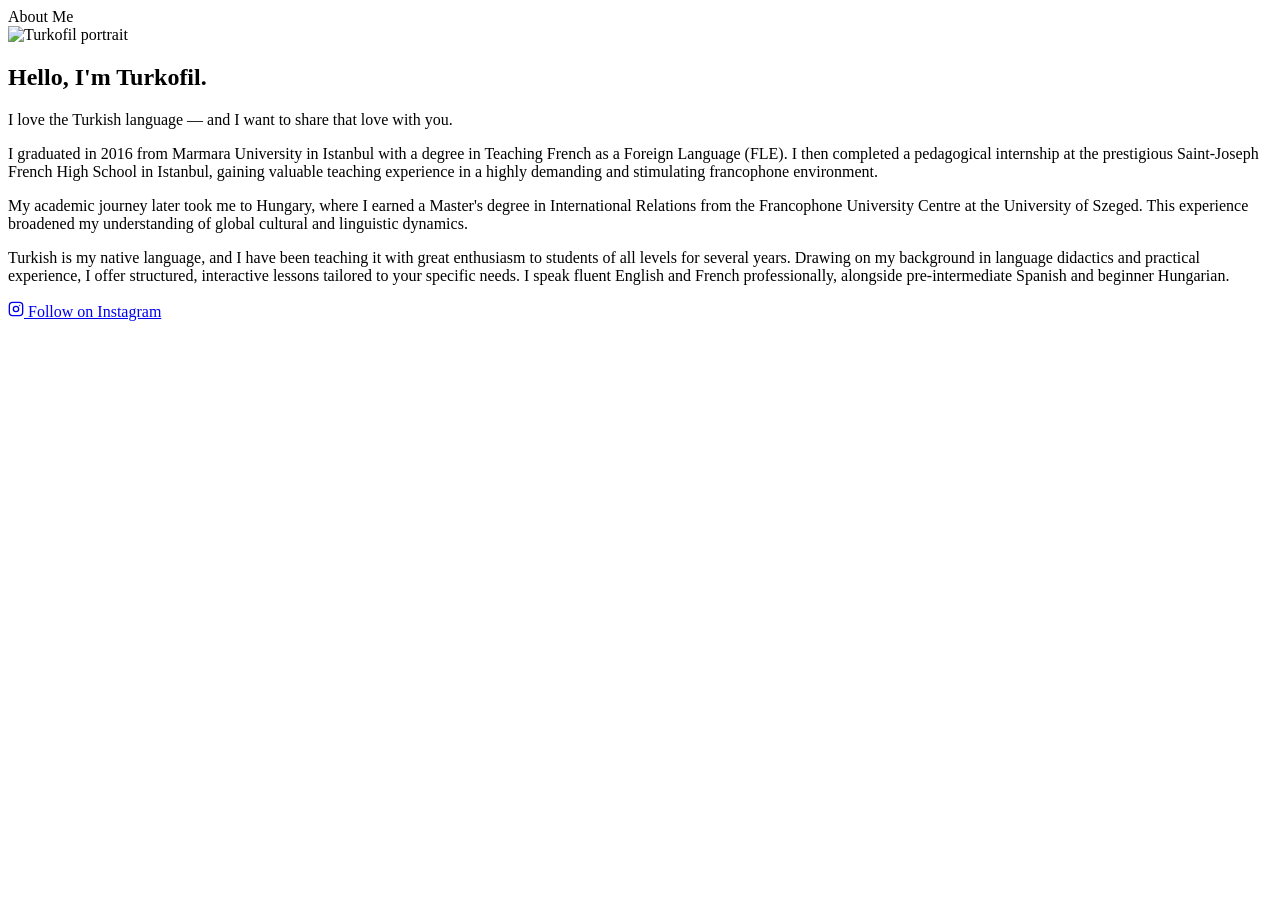
==== bio.html @ 168d0a52 "Add files via upload" ====
<!DOCTYPE html>
<html lang="en" data-theme="light">
<head>
  <meta charset="UTF-8">
  <meta name="viewport" content="width=device-width, initial-scale=1.0">
  <title>About — Turkofil</title>
  <meta name="description" content="Learn about Turkofil, your Turkish language tutor.">
  <link rel="icon" href="./assets/img/logo.png" type="image/jpeg">
  <link rel="stylesheet" href="./assets/css/style.css">
</head>
<body>

<main class="page-wrapper">
  <section class="section" aria-labelledby="bio-heading">
    <div class="section-inner">
      <span class="section-label reveal" data-i18n="bio_label">About Me</span>

      <div class="bio-grid">

        <!-- Photo -->
        <div class="bio-photo-wrap reveal">
          <img src="./assets/img/photo.jpg" alt="Turkofil portrait" width="300" height="400" loading="lazy">
        </div>

        <!-- Content -->
        <div class="bio-content">
          <h1 class="section-title reveal" id="bio-heading" data-i18n="bio_title">Hello, I'm Turkofil.</h1>

          <p class="bio-intro reveal" data-i18n="bio_intro">
            I love the Turkish language — and I want to share that love with you.
          </p>

          <div class="bio-body reveal">
            <p data-i18n="bio_p1">I graduated in 2016 from Marmara University in Istanbul with a degree in Teaching French as a Foreign Language (FLE). I then completed a pedagogical internship at the prestigious Saint-Joseph French High School in Istanbul, gaining valuable teaching experience in a highly demanding and stimulating francophone environment.</p>
            <p data-i18n="bio_p2">My academic journey later took me to Hungary, where I earned a Master's degree in International Relations from the Francophone University Centre at the University of Szeged. This experience broadened my understanding of global cultural and linguistic dynamics.</p>
            <p data-i18n="bio_p3">Turkish is my native language, and I have been teaching it with great enthusiasm to students of all levels for several years. Drawing on my background in language didactics and practical experience, I offer structured, interactive lessons tailored to your specific needs. I speak fluent English and French professionally, alongside pre-intermediate Spanish and beginner Hungarian.</p>
          </div>

          <!-- Tags -->
          <div class="bio-tags reveal" role="list" aria-label="Specializations">
            <!-- Rendered by JS from bio_tags array -->
          </div>

          <!-- CTA -->
          <div class="hero-actions reveal" style="margin-top:var(--space-4);">
            <a href="https://www.instagram.com/turkishwithturkofil/" target="_blank" rel="noopener noreferrer" class="btn-outline social-link">
              <svg width="16" height="16" viewBox="0 0 24 24" fill="none" stroke="currentColor" stroke-width="2" aria-hidden="true"><rect x="2" y="2" width="20" height="20" rx="5"/><circle cx="12" cy="12" r="4"/><circle cx="17.5" cy="6.5" r="1" fill="currentColor" stroke="none"/></svg>
              <span data-i18n="hero_follow">Follow on Instagram</span>
            </a>
          </div>
        </div>

      </div>
    </div>
  </section>
</main>

<script src="./assets/js/components.js"></script>
<script src="./assets/js/app.js"></script>
<script>
document.addEventListener('DOMContentLoaded', () => {
  function renderTags() {
    const container = document.querySelector('.bio-tags');
    if (!container) return;
    const lang = document.documentElement.lang;
    const langKey = lang === 'tr' ? 'TR' : lang === 'fr' ? 'FR' : 'EN';
    const tags = i18n[langKey]?.bio_tags || [];
    container.innerHTML = tags.map(t => `<span class="bio-tag" role="listitem">${t}</span>`).join('');
  }
  renderTags();
  document.querySelectorAll('.lang-btn').forEach(b => b.addEventListener('click', () => setTimeout(renderTags, 10)));
});
</script>
</body>
</html>
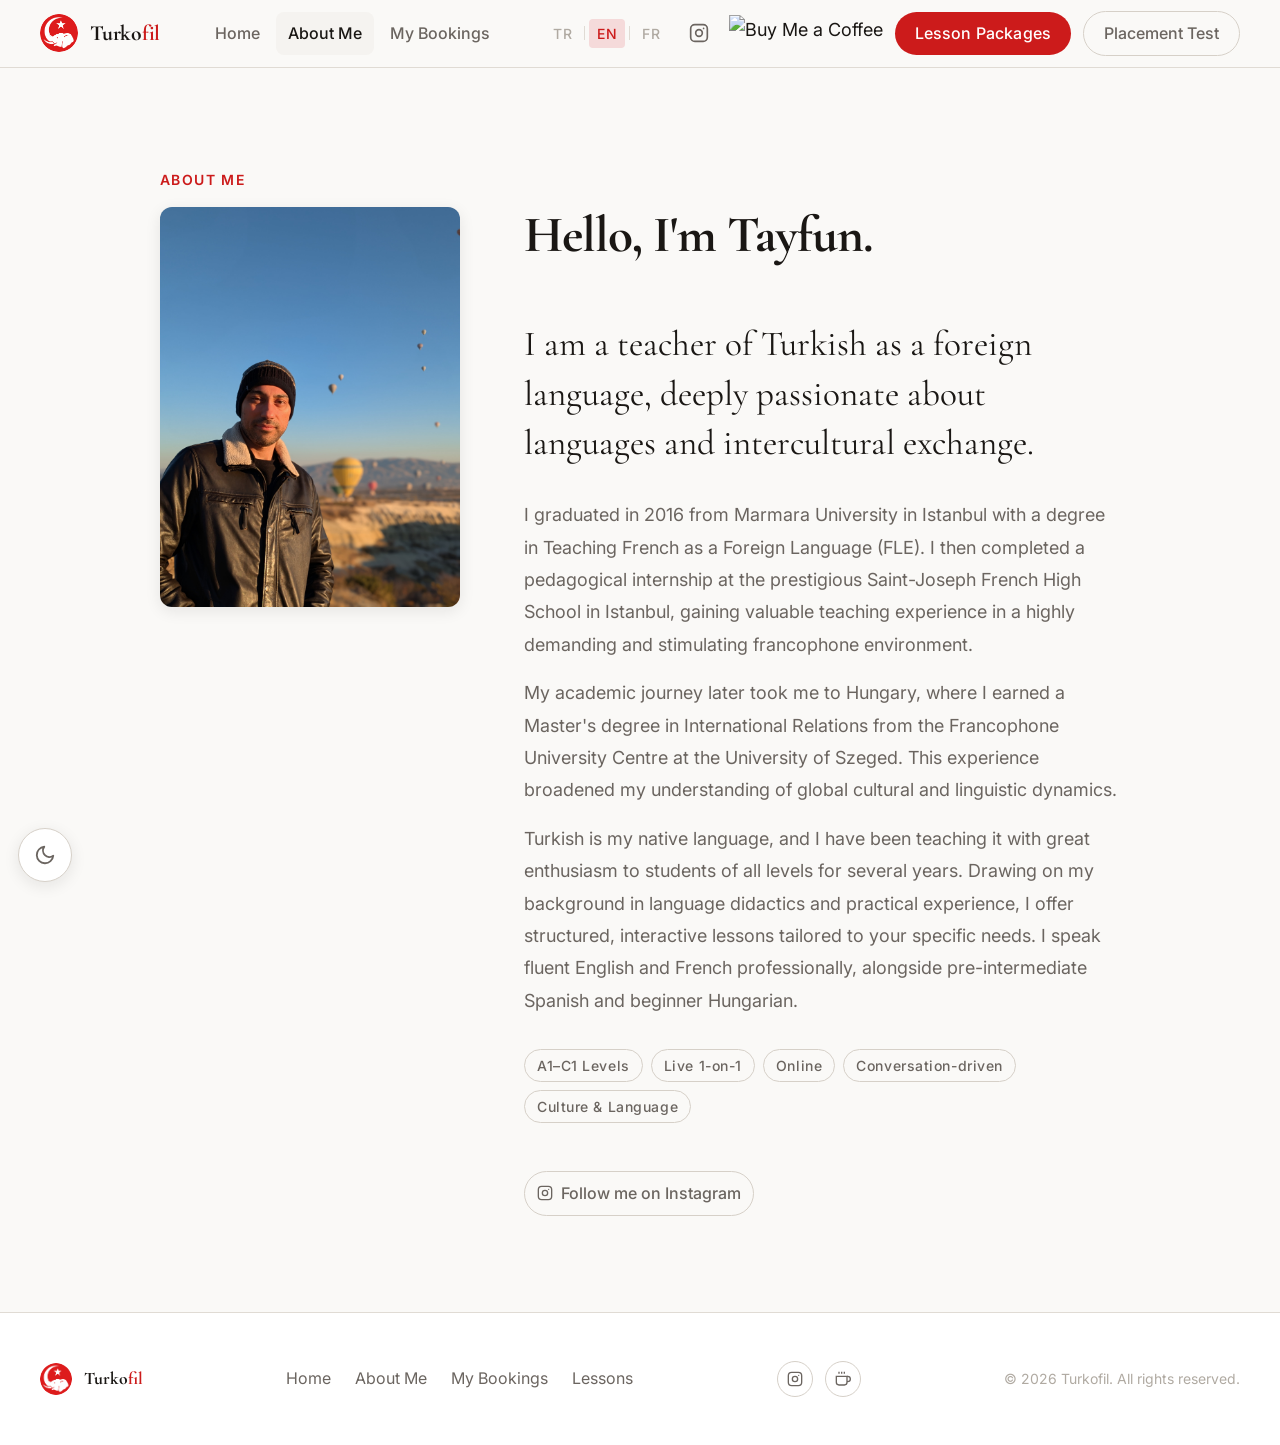
==== commit f58564fe: "Add files via upload" ====
--- a/bio.html
+++ b/bio.html
@@ -54,7 +54,7 @@
     </div>
   </section>
 </main>
-
+<script src="./assets/js/analytics.js"></script>
 <script src="./assets/js/components.js"></script>
 <script src="./assets/js/app.js"></script>
 <script>
--- a/assets/css/style.css
+++ b/assets/css/style.css
@@ -0,0 +1,913 @@
+/* ===== TURKOFIL — Art direction: Turkish language tutor, minimalist authority
+   Palette: Crimson red accent on warm white, deep charcoal text
+   Typography: Cormorant Garamond (display) + Inter (body)
+   Density: Spacious, editorial rhythm ===== */
+
+@import url('https://fonts.googleapis.com/css2?family=Cormorant+Garamond:ital,wght@0,400;0,600;0,700;1,400&family=Inter:wght@300;400;500;600&display=swap');
+
+:root, [data-theme="light"] {
+  --color-bg:             #faf9f7;
+  --color-surface:        #ffffff;
+  --color-surface-2:      #f5f3f0;
+  --color-surface-offset: #ede9e4;
+  --color-divider:        #e0dbd4;
+  --color-border:         #d6d0c8;
+  --color-text:           #1a1714;
+  --color-text-muted:     #6b6560;
+  --color-text-faint:     #b0aaa2;
+  --color-text-inverse:   #faf9f7;
+  --color-primary:        #cc1b1b;
+  --color-primary-hover:  #a81515;
+  --color-primary-active: #8a1010;
+  --color-primary-highlight: #f5dada;
+  --font-display: 'Cormorant Garamond', Georgia, serif;
+  --font-body:    'Inter', 'Helvetica Neue', sans-serif;
+  --text-xs:   clamp(0.75rem,  0.7rem  + 0.25vw, 0.875rem);
+  --text-sm:   clamp(0.875rem, 0.8rem  + 0.35vw, 1rem);
+  --text-base: clamp(1rem,     0.95rem + 0.25vw, 1.125rem);
+  --text-lg:   clamp(1.125rem, 1rem    + 0.75vw, 1.5rem);
+  --text-xl:   clamp(1.5rem,   1.2rem  + 1.25vw, 2.25rem);
+  --text-2xl:  clamp(2rem,     1.2rem  + 2.5vw,  3.5rem);
+  --text-3xl:  clamp(2.5rem,   1rem    + 4vw,    5rem);
+  --space-1: 0.25rem; --space-2: 0.5rem; --space-3: 0.75rem;
+  --space-4: 1rem;    --space-5: 1.25rem; --space-6: 1.5rem;
+  --space-8: 2rem;    --space-10: 2.5rem; --space-12: 3rem;
+  --space-16: 4rem;   --space-20: 5rem;   --space-24: 6rem;
+  --radius-sm: 0.25rem; --radius-md: 0.5rem; --radius-lg: 0.75rem; --radius-full: 9999px;
+  --shadow-sm: 0 1px 3px rgba(26,23,20,0.07);
+  --shadow-md: 0 4px 16px rgba(26,23,20,0.09);
+  --shadow-lg: 0 12px 40px rgba(26,23,20,0.13);
+  --transition: 180ms cubic-bezier(0.16, 1, 0.3, 1);
+  --content-narrow: 640px; --content-default: 960px; --content-wide: 1200px;
+}
+
+[data-theme="dark"] {
+  --color-bg:             #121110;
+  --color-surface:        #1a1917;
+  --color-surface-2:      #1f1e1c;
+  --color-surface-offset: #252320;
+  --color-divider:        #2e2c29;
+  --color-border:         #3a3835;
+  --color-text:           #e8e4df;
+  --color-text-muted:     #8c8880;
+  --color-text-faint:     #5a5750;
+  --color-text-inverse:   #1a1917;
+  --color-primary:        #e84040;
+  --color-primary-hover:  #f05555;
+  --color-primary-active: #f57070;
+  --color-primary-highlight: #3d1f1f;
+  --shadow-sm: 0 1px 3px rgba(0,0,0,0.25);
+  --shadow-md: 0 4px 16px rgba(0,0,0,0.35);
+  --shadow-lg: 0 12px 40px rgba(0,0,0,0.5);
+}
+
+@media (prefers-color-scheme: dark) {
+  :root:not([data-theme]) {
+    --color-bg:#121110; --color-surface:#1a1917; --color-surface-2:#1f1e1c;
+    --color-surface-offset:#252320; --color-divider:#2e2c29; --color-border:#3a3835;
+    --color-text:#e8e4df; --color-text-muted:#8c8880; --color-text-faint:#5a5750;
+    --color-text-inverse:#1a1917; --color-primary:#e84040;
+    --color-primary-hover:#f05555; --color-primary-active:#f57070;
+    --color-primary-highlight:#3d1f1f;
+  }
+}
+
+*, *::before, *::after { box-sizing: border-box; margin: 0; padding: 0; }
+html { scroll-behavior: smooth; scroll-padding-top: 80px; -webkit-font-smoothing: antialiased; }
+body { min-height: 100dvh; font-family: var(--font-body); font-size: var(--text-base); color: var(--color-text); background: var(--color-bg); line-height: 1.65; transition: background var(--transition), color var(--transition); }
+img, video, picture { display: block; max-width: 100%; height: auto; }
+h1,h2,h3,h4 { font-family: var(--font-display); line-height: 1.15; text-wrap: balance; }
+p, li { text-wrap: pretty; max-width: 70ch; }
+a { color: inherit; text-decoration: none; }
+button { cursor: pointer; background: none; border: none; font: inherit; color: inherit; }
+input, textarea, select { font: inherit; }
+
+/* ===== NAVBAR ===== */
+.navbar {
+  position: fixed; top: 0; left: 0; right: 0; z-index: 100;
+  height: 68px;
+  display: flex; align-items: center;
+  padding-inline: var(--space-6);
+  background: oklch(from var(--color-bg) l c h / 0.92);
+  backdrop-filter: blur(12px);
+  border-bottom: 1px solid var(--color-divider);
+  transition: background var(--transition), border-color var(--transition);
+}
+.navbar-inner {
+  max-width: var(--content-wide); width: 100%; margin: 0 auto;
+  display: flex; align-items: center; justify-content: space-between; gap: var(--space-6);
+}
+.navbar-logo {
+  display: flex; align-items: center; gap: var(--space-3); text-decoration: none;
+}
+.navbar-logo img { width: 38px; height: 38px; border-radius: var(--radius-full); }
+.navbar-logo-name {
+  font-family: var(--font-display); font-size: 1.35rem; font-weight: 700;
+  letter-spacing: -0.01em; color: var(--color-text);
+}
+.navbar-logo-name span { color: var(--color-primary); }
+.navbar-links { display: flex; align-items: center; gap: var(--space-1); }
+.navbar-links a {
+  font-size: var(--text-sm); font-weight: 500; padding: var(--space-2) var(--space-3);
+  border-radius: var(--radius-md); color: var(--color-text-muted);
+  transition: color var(--transition), background var(--transition);
+}
+.navbar-links a:hover, .navbar-links a.active { color: var(--color-text); background: var(--color-surface-2); }
+.navbar-actions { display: flex; align-items: center; gap: var(--space-3); }
+
+/* Language switcher */
+.lang-switcher { display: flex; align-items: center; gap: var(--space-1); }
+.lang-btn {
+  font-size: var(--text-xs); font-weight: 500; padding: 3px var(--space-2);
+  border-radius: var(--radius-sm); color: var(--color-text-faint);
+  transition: color var(--transition), background var(--transition);
+  letter-spacing: 0.04em;
+}
+.lang-btn:hover { color: var(--color-text-muted); }
+.lang-btn.active { color: var(--color-primary); background: var(--color-primary-highlight); }
+.lang-divider { width: 1px; height: 14px; background: var(--color-divider); }
+
+/* CTA button */
+.btn-primary {
+  display: inline-flex; align-items: center; gap: var(--space-2);
+  background: var(--color-primary); color: #fff;
+  font-size: var(--text-sm); font-weight: 500; letter-spacing: 0.01em;
+  padding: var(--space-2) var(--space-5); border-radius: var(--radius-full);
+  transition: background var(--transition), box-shadow var(--transition), transform var(--transition);
+  white-space: nowrap;
+}
+.btn-primary:hover { background: var(--color-primary-hover); box-shadow: var(--shadow-md); transform: translateY(-1px); }
+.btn-primary:active { background: var(--color-primary-active); transform: translateY(0); }
+
+.btn-outline {
+  display: inline-flex; align-items: center; gap: var(--space-2);
+  border: 1.5px solid var(--color-border); color: var(--color-text-muted);
+  font-size: var(--text-sm); font-weight: 500;
+  padding: var(--space-2) var(--space-5); border-radius: var(--radius-full);
+  transition: border-color var(--transition), color var(--transition), background var(--transition);
+  white-space: nowrap;
+}
+.btn-outline:hover { border-color: var(--color-text-muted); color: var(--color-text); background: var(--color-surface-2); }
+
+/* Navbar Instagram butonu */
+.navbar-ig-btn {
+  display: flex; align-items: center; justify-content: center;
+  width: 36px; height: 36px; border-radius: var(--radius-full);
+  color: var(--color-text-muted);
+  transition: color var(--transition), background var(--transition);
+}
+.navbar-ig-btn:hover { color: var(--color-primary); background: var(--color-surface-2); }
+
+/* BMC Navbar butonu */
+.bmc-nav-btn { display: flex; align-items: center; }
+.bmc-nav-btn img { height: 36px !important; width: auto !important; display: block; }
+
+/* Hamburger */
+.hamburger { display: none; flex-direction: column; gap: 5px; width: 36px; height: 36px;
+  align-items: center; justify-content: center; border-radius: var(--radius-md);
+  transition: background var(--transition); }
+.hamburger:hover { background: var(--color-surface-2); }
+.hamburger span { display: block; width: 20px; height: 1.5px; background: var(--color-text); border-radius: 2px; transition: transform var(--transition), opacity var(--transition); }
+
+/* Mobile nav drawer */
+.mobile-nav {
+  display: none; position: fixed; top: 68px; left: 0; right: 0; bottom: 0; z-index: 99;
+  background: var(--color-surface); padding: var(--space-6);
+  flex-direction: column; gap: var(--space-4);
+  border-top: 1px solid var(--color-divider);
+}
+.mobile-nav.open { display: flex; }
+.mobile-nav a { font-size: var(--text-lg); font-family: var(--font-display); font-weight: 600; color: var(--color-text); padding: var(--space-3) 0; border-bottom: 1px solid var(--color-divider); }
+
+/* ===== PAGE WRAPPER ===== */
+.page-wrapper { padding-top: 68px; }
+
+/* ===== HERO ===== */
+.hero {
+  min-height: 92vh; display: grid; place-items: center;
+  padding: clamp(var(--space-16), 10vw, var(--space-24)) var(--space-6);
+  position: relative; overflow: hidden;
+}
+.hero::before {
+  content: ''; position: absolute; inset: 0; z-index: 0;
+  background: radial-gradient(ellipse 80% 60% at 50% -10%, oklch(from var(--color-primary) l c h / 0.07) 0%, transparent 70%);
+  pointer-events: none;
+}
+.hero-inner {
+  max-width: var(--content-wide); width: 100%; position: relative; z-index: 1;
+  display: grid; grid-template-columns: 5fr 7fr; gap: var(--space-10); align-items: start;
+}
+.hero-text { display: flex; flex-direction: column; gap: var(--space-6); }
+.hero-eyebrow {
+  display: inline-flex; align-items: center; gap: var(--space-2);
+  font-size: var(--text-xs); font-weight: 600; letter-spacing: 0.1em; text-transform: uppercase;
+  color: var(--color-primary); background: var(--color-primary-highlight);
+  padding: var(--space-1) var(--space-3); border-radius: var(--radius-full);
+  width: fit-content;
+}
+.hero-title {
+  font-family: var(--font-display); font-size: var(--text-3xl); font-weight: 700;
+  line-height: 1.08; letter-spacing: -0.02em; color: var(--color-text);
+}
+.hero-title em { font-style: italic; color: var(--color-primary); }
+.hero-subtitle { font-size: var(--text-base); color: var(--color-text-muted); line-height: 1.7; max-width: 44ch; }
+.hero-actions { display: flex; flex-wrap: wrap; gap: var(--space-3); margin-top: var(--space-2); }
+
+.hero-media {
+  position: relative; margin-top: var(--space-3);
+  padding: var(--space-6); background: var(--color-surface-offset);
+  border-radius: var(--radius-lg);
+}
+.hero-media::before {
+  content: ''; position: absolute; inset: 0;
+  border-radius: var(--radius-lg); border: 1px solid var(--color-border); pointer-events: none;
+}
+.hero-video-wrap {
+  position: relative; border-radius: calc(var(--radius-lg) - var(--space-2));
+  overflow: hidden; box-shadow: var(--shadow-md); aspect-ratio: 16/9;
+  width: 100%; background: var(--color-surface-offset);
+}
+.hero-video-wrap iframe, .hero-video-wrap video {
+  position: absolute; inset: 0; width: 100%; height: 100%; border: none; display: block;
+}
+
+/* Social strip */
+.social-strip {
+  display: flex; align-items: center; gap: var(--space-4); flex-wrap: wrap;
+  margin-top: var(--space-8); padding-top: var(--space-8);
+  border-top: 1px solid var(--color-divider);
+}
+.social-strip-label { font-size: var(--text-xs); text-transform: uppercase; letter-spacing: 0.08em; color: var(--color-text-faint); }
+.social-link {
+  display: inline-flex; align-items: center; gap: var(--space-2);
+  font-size: var(--text-sm); font-weight: 500; color: var(--color-text-muted);
+  padding: var(--space-2) var(--space-3); border-radius: var(--radius-full);
+  border: 1px solid var(--color-border);
+  transition: all var(--transition);
+}
+.social-link:hover { color: var(--color-text); border-color: var(--color-text-muted); background: var(--color-surface-2); }
+
+/* ===== SECTION COMMON ===== */
+.section { padding: clamp(var(--space-12), 8vw, var(--space-24)) var(--space-6); }
+.section-inner { max-width: var(--content-default); margin: 0 auto; }
+.section-label {
+  display: inline-block; font-size: var(--text-xs); font-weight: 600;
+  letter-spacing: 0.1em; text-transform: uppercase; color: var(--color-primary);
+  margin-bottom: var(--space-4);
+}
+.section-title {
+  font-family: var(--font-display); font-size: var(--text-2xl);
+  font-weight: 700; letter-spacing: -0.02em; line-height: 1.1;
+  margin-bottom: var(--space-6); color: var(--color-text);
+}
+.section-title em { font-style: italic; color: var(--color-primary); }
+
+/* ===== BIO PAGE ===== */
+.bio-grid { display: grid; grid-template-columns: 300px 1fr; gap: var(--space-16); align-items: start; }
+.bio-photo-wrap {
+  position: sticky; top: calc(68px + var(--space-8));
+  border-radius: var(--radius-lg); overflow: hidden;
+  aspect-ratio: 3/4; background: var(--color-surface-offset);
+  box-shadow: var(--shadow-md);
+}
+.bio-photo-wrap img { width: 100%; height: 100%; object-fit: cover; }
+.bio-content { display: flex; flex-direction: column; gap: var(--space-8); }
+.bio-intro { font-family: var(--font-display); font-size: var(--text-xl); line-height: 1.4; color: var(--color-text); }
+.bio-body { display: flex; flex-direction: column; gap: var(--space-4); }
+.bio-body p { color: var(--color-text-muted); line-height: 1.8; }
+.bio-tags { display: flex; flex-wrap: wrap; gap: var(--space-2); }
+.bio-tag {
+  font-size: var(--text-xs); font-weight: 500; letter-spacing: 0.04em;
+  padding: var(--space-1) var(--space-3); border-radius: var(--radius-full);
+  border: 1px solid var(--color-border); color: var(--color-text-muted);
+}
+
+/* ===== LESSONS PAGE ===== */
+.lessons-hero {
+  padding: clamp(var(--space-12), 8vw, var(--space-20)) var(--space-6);
+  background: var(--color-surface);
+  border-bottom: 1px solid var(--color-divider);
+}
+.lessons-hero-inner { max-width: var(--content-default); margin: 0 auto; }
+.lessons-intro { font-size: var(--text-base); color: var(--color-text-muted); max-width: 60ch; margin-top: var(--space-4); line-height: 1.8; }
+.pricing-cards {
+  display: grid; grid-template-columns: repeat(auto-fill, minmax(min(280px, 100%), 1fr));
+  gap: var(--space-6); margin-top: var(--space-10);
+}
+.pricing-card {
+  padding: var(--space-8); border-radius: var(--radius-lg);
+  border: 1px solid var(--color-border); background: var(--color-surface);
+  display: flex; flex-direction: column; gap: var(--space-4);
+  transition: box-shadow var(--transition), transform var(--transition);
+}
+.pricing-card:hover { box-shadow: var(--shadow-md); transform: translateY(-2px); }
+
+/* Normal kart fiyat metinleri */
+.pricing-card-price {
+  display: flex; align-items: baseline; flex-wrap: wrap; gap: 4px;
+  margin: var(--space-2) 0;
+}
+.price-currency {
+  font-family: var(--font-display); font-size: var(--text-lg);
+  font-weight: 600; color: var(--color-text);
+}
+.price-amount {
+  font-family: var(--font-display); font-size: var(--text-3xl);
+  font-weight: 700; color: var(--color-text); line-height: 1;
+}
+.price-period {
+  font-size: var(--text-sm); color: var(--color-text-muted); margin-left: 2px;
+}
+.price-subtitle {
+  width: 100%; font-size: var(--text-sm);
+  color: var(--color-primary); font-weight: 500; margin-top: 2px;
+}
+
+/* Featured kart — kırmızı çerçeveli, ama KOYU arkaplan YOK, her iki modda da okunur */
+.pricing-card.featured {
+  border-color: var(--color-primary);
+  border-width: 2px;
+  background: var(--color-surface);
+}
+.pricing-card.featured .pricing-card-label { color: var(--color-primary); }
+.pricing-card.featured .pricing-card-name { color: var(--color-text); }
+.pricing-card.featured .pricing-card-desc,
+.pricing-card.featured .pricing-card-features li { color: var(--color-text-muted); }
+.pricing-card.featured .price-currency,
+.pricing-card.featured .price-amount,
+.pricing-card.featured .price-period { color: var(--color-text); }
+.pricing-card.featured .price-subtitle { color: var(--color-primary); }
+.pricing-card.featured .pricing-card-features li::before { background: var(--color-primary); }
+
+.pricing-card-label { font-size: var(--text-xs); font-weight: 600; letter-spacing: 0.08em; text-transform: uppercase; color: var(--color-text-muted); }
+.pricing-card-name { font-family: var(--font-display); font-size: var(--text-xl); font-weight: 700; color: var(--color-text); }
+.pricing-card-desc { font-size: var(--text-sm); color: var(--color-text-muted); line-height: 1.7; }
+.pricing-card-features { list-style: none; display: flex; flex-direction: column; gap: var(--space-2); flex: 1; }
+.pricing-card-features li { font-size: var(--text-sm); color: var(--color-text-muted); display: flex; align-items: center; gap: var(--space-2); }
+.pricing-card-features li::before { content: ''; width: 5px; height: 5px; border-radius: 50%; background: var(--color-primary); flex-shrink: 0; }
+
+/* Calendar embed */
+.cal-embed-section { padding: clamp(var(--space-12), 8vw, var(--space-20)) var(--space-6); }
+.cal-embed-inner { max-width: var(--content-default); margin: 0 auto; }
+.cal-embed-wrap {
+  margin-top: var(--space-8); border-radius: var(--radius-lg);
+  overflow: hidden; border: 1px solid var(--color-divider);
+  background: var(--color-surface); min-height: 600px;
+}
+.cal-embed-wrap iframe { width: 100%; min-height: 700px; border: none; display: block; }
+
+/* ===== FOOTER ===== */
+footer {
+  border-top: 1px solid var(--color-divider);
+  padding: var(--space-12) var(--space-6);
+  background: var(--color-surface);
+}
+.footer-inner {
+  max-width: var(--content-wide); margin: 0 auto;
+  display: flex; flex-wrap: wrap; justify-content: space-between; align-items: center; gap: var(--space-6);
+}
+.footer-brand { display: flex; align-items: center; gap: var(--space-3); }
+.footer-brand img { width: 32px; height: 32px; border-radius: var(--radius-full); }
+.footer-brand-name { font-family: var(--font-display); font-size: 1.1rem; font-weight: 700; }
+.footer-brand-name span { color: var(--color-primary); }
+.footer-links { display: flex; gap: var(--space-6); flex-wrap: wrap; }
+.footer-links a { font-size: var(--text-sm); color: var(--color-text-muted); transition: color var(--transition); }
+.footer-links a:hover { color: var(--color-text); }
+.footer-copy { font-size: var(--text-xs); color: var(--color-text-faint); }
+.footer-social { display: flex; gap: var(--space-3); }
+.footer-social a {
+  width: 36px; height: 36px; display: flex; align-items: center; justify-content: center;
+  border-radius: var(--radius-full); border: 1px solid var(--color-border); color: var(--color-text-muted);
+  transition: all var(--transition);
+}
+.footer-social a:hover { color: var(--color-text); border-color: var(--color-text-muted); background: var(--color-surface-2); }
+
+/* ===== FLOATING THEME TOGGLE (SOL ALT KÖŞE) ===== */
+.theme-float-btn {
+  position: fixed;
+  bottom: 18px;
+  left: 18px;
+  width: 54px;
+  height: 54px;
+  border-radius: var(--radius-full);
+  background: var(--color-surface);
+  border: 1px solid var(--color-border);
+  box-shadow: var(--shadow-md);
+  display: flex;
+  align-items: center;
+  justify-content: center;
+  color: var(--color-text-muted);
+  cursor: pointer;
+  z-index: 9999;
+  transition: transform var(--transition), box-shadow var(--transition),
+              background var(--transition), color var(--transition), border-color var(--transition);
+}
+.theme-float-btn:hover {
+  color: var(--color-primary);
+  background: var(--color-surface-2);
+  border-color: var(--color-primary);
+  transform: translateY(-3px);
+  box-shadow: var(--shadow-lg);
+}
+.theme-float-btn svg { width: 22px; height: 22px; flex-shrink: 0; }
+
+/* ===== TESTIMONIALS (MARQUEE) ===== */
+.testimonials-section {
+  padding: var(--space-12) 0 var(--space-20) 0;
+  overflow: hidden;
+  background: var(--color-bg);
+}
+.preply-title-link {
+  color: inherit; text-decoration: none;
+  display: inline-flex; align-items: center; gap: var(--space-2);
+  transition: color var(--transition);
+}
+.preply-title-link svg { color: var(--color-text-faint); transition: transform var(--transition), color var(--transition); }
+.preply-title-link:hover { color: var(--color-primary); }
+.preply-title-link:hover svg { color: var(--color-primary); transform: translate(3px, -3px); }
+.marquee-wrapper {
+  display: flex; overflow: hidden; user-select: none;
+  gap: var(--space-6); margin-top: var(--space-10);
+  mask-image: linear-gradient(to right, transparent, black 5%, black 95%, transparent);
+  -webkit-mask-image: linear-gradient(to right, transparent, black 5%, black 95%, transparent);
+}
+.marquee {
+  display: flex; flex-shrink: 0; gap: var(--space-6); min-width: 100%;
+  animation: scrollMarquee 35s linear infinite;
+}
+.marquee-wrapper:hover .marquee { animation-play-state: paused; }
+@keyframes scrollMarquee {
+  from { transform: translateX(0); }
+  to { transform: translateX(calc(-100% - var(--space-6))); }
+}
+.review-card {
+  width: 340px; padding: var(--space-6);
+  background: var(--color-surface); border: 1px solid var(--color-border);
+  border-radius: var(--radius-lg); display: flex; flex-direction: column;
+  gap: var(--space-4); white-space: normal;
+}
+.review-header { display: flex; align-items: center; gap: var(--space-3); }
+.review-avatar {
+  width: 44px; height: 44px; border-radius: var(--radius-full);
+  background: var(--color-primary-highlight); color: var(--color-primary);
+  display: flex; align-items: center; justify-content: center;
+  font-family: var(--font-display); font-size: 1.4rem; font-weight: 700;
+  flex-shrink: 0;
+}
+.review-name { font-weight: 600; font-size: var(--text-sm); color: var(--color-text); }
+.review-stars { color: #c49a00; font-size: 0.9rem; letter-spacing: 1px; margin-top: 2px; }
+.review-text { font-size: var(--text-sm); color: var(--color-text-muted); line-height: 1.7; }
+
+/* ===== SCROLL REVEAL ===== */
+.reveal { opacity: 0; transform: translateY(24px); transition: opacity 0.6s ease, transform 0.6s ease; }
+.reveal.visible { opacity: 1; transform: none; }
+
+/* ===== RESPONSIVE ===== */
+@media (max-width: 768px) {
+  /* Navbar: tüm actions gizle, sadece lang-switcher kalsın */
+  .navbar-links { display: none; }
+  .navbar-actions .btn-primary,
+  .navbar-actions .btn-outline,
+  .navbar-actions .bmc-nav-btn,
+  .navbar-actions .navbar-ig-btn { display: none; }
+  .navbar-actions .lang-switcher { display: flex; }
+  .navbar-actions { gap: var(--space-2); }
+  .hamburger { display: flex; }
+
+  /* Logo ismi biraz küçülsün */
+  .navbar-logo-name { font-size: 1.1rem; }
+
+  /* Lang switcher kompakt */
+  .lang-btn { padding: 2px 6px; font-size: 0.7rem; }
+  .lang-divider { display: none; }
+
+  .hero-inner { grid-template-columns: 1fr; gap: var(--space-10); }
+  .hero-media { order: -1; margin-top: 0; }
+  .bio-grid { grid-template-columns: 1fr; }
+  .bio-photo-wrap { position: static; aspect-ratio: 1/1; max-width: 280px; }
+  .footer-inner { flex-direction: column; align-items: flex-start; }
+  .review-card { width: 280px; }
+  .marquee-wrapper { mask-image: none; -webkit-mask-image: none; padding-left: var(--space-4); }
+  .theme-float-btn { width: 48px; height: 48px; }
+
+  /* Mobile nav buton stilleri */
+  .mobile-nav .mobile-btn-primary,
+  .mobile-nav .mobile-btn-outline {
+    display: inline-flex;
+    align-items: center;
+    justify-content: center;
+    padding: var(--space-3) var(--space-6);
+    border-radius: var(--radius-full);
+	font-size: var(--text-base);
+    font-weight: 600;
+    letter-spacing: 0.01em;
+    text-align: center;
+    border-bottom: none !important;
+    margin-top: var(--space-2);
+    transition: background var(--transition), color var(--transition), border-color var(--transition);
+  }
+
+  .mobile-nav .mobile-btn-primary {
+    background: var(--color-primary);
+    color: #fff !important;
+  }
+  .mobile-nav .mobile-btn-primary:hover {
+    background: var(--color-primary-hover);
+  }
+
+  .mobile-nav .mobile-btn-outline {
+    background: transparent;
+    color: var(--color-text-muted) !important;
+    border: 1.5px solid var(--color-border) !important;
+  }
+  .mobile-nav .mobile-btn-outline:hover {
+    border-color: var(--color-text-muted) !important;
+    color: var(--color-text) !important;
+    background: var(--color-surface-2);
+  }
+}
+
+@media (prefers-reduced-motion: reduce) {
+  *, *::before, *::after { transition-duration: 0.01ms !important; animation-duration: 0.01ms !important; }
+  .reveal { opacity: 1; transform: none; }
+  .marquee { animation: none; }
+}
+
+/* ===== BOOKING INFO BOX for the lessons.html ===== */
+.booking-info-box {
+  margin: var(--space-8) 0 var(--space-6) 0;
+  background: var(--color-surface);
+  border: 1px solid var(--color-border);
+  border-radius: var(--radius-lg);
+  padding: var(--space-6);
+  display: flex;
+  flex-direction: column;
+  gap: var(--space-4);
+}
+.booking-info-row {
+  display: flex;
+  align-items: flex-start;
+  gap: var(--space-3);
+  font-size: var(--text-sm);
+  color: var(--color-text-muted);
+  line-height: 1.7;
+}
+.booking-info-row svg {
+  color: var(--color-primary);
+}
+.booking-info-row strong {
+  color: var(--color-text);
+  font-weight: 600;
+}
+.booking-info-divider {
+  height: 1px;
+  background: var(--color-divider);
+}
+
+
+/* ===== PLACEMENT TEST / QUIZ ===== */
+.quiz-section {
+  padding: clamp(var(--space-12), 8vw, var(--space-20)) var(--space-6);
+}
+.quiz-inner {
+  max-width: 780px;
+  margin: 0 auto;
+  display: flex;
+  flex-direction: column;
+  gap: var(--space-8);
+}
+
+/* Info box */
+.quiz-info {
+  font-size: var(--text-sm);
+  color: var(--color-text-muted);
+  line-height: 1.8;
+  background: var(--color-surface);
+  border: 1px solid var(--color-border);
+  border-radius: var(--radius-lg);
+  padding: var(--space-5) var(--space-6);
+}
+.quiz-info strong { color: var(--color-text); }
+
+/* Progress bar */
+.quiz-progress-wrap {
+  display: flex;
+  align-items: center;
+  gap: var(--space-4);
+}
+.quiz-progress-bar {
+  flex: 1;
+  height: 6px;
+  background: var(--color-surface-offset);
+  border-radius: var(--radius-full);
+  overflow: hidden;
+}
+.quiz-progress-fill {
+  height: 100%;
+  width: 0%;
+  background: var(--color-primary);
+  border-radius: var(--radius-full);
+  transition: width 0.3s ease;
+}
+.quiz-progress-label {
+  font-size: var(--text-xs);
+  font-weight: 600;
+  color: var(--color-text-muted);
+  white-space: nowrap;
+  min-width: 48px;
+  text-align: right;
+}
+
+/* Question card */
+.question-card {
+  background: var(--color-surface);
+  border: 1px solid var(--color-border);
+  border-radius: var(--radius-lg);
+  padding: var(--space-6) var(--space-8);
+  display: flex;
+  flex-direction: column;
+  gap: var(--space-4);
+  transition: border-color var(--transition), box-shadow var(--transition);
+}
+.question-card.is-answered {
+  border-color: var(--color-primary);
+  box-shadow: 0 0 0 3px var(--color-primary-highlight);
+}
+.question-card.is-correct { border-color: #3a7d2e; background: #f4faf2; }
+.question-card.is-wrong   { border-color: #b94444; background: #fdf4f4; }
+
+[data-theme="dark"] .question-card.is-correct { background: #1a2818; border-color: #4a9e3a; }
+[data-theme="dark"] .question-card.is-wrong   { background: #281818; border-color: #c05050; }
+
+.q-num {
+  font-size: var(--text-xs);
+  font-weight: 600;
+  letter-spacing: 0.08em;
+  text-transform: uppercase;
+  color: var(--color-primary);
+}
+.q-text {
+  font-size: var(--text-base);
+  font-weight: 500;
+  color: var(--color-text);
+  line-height: 1.6;
+}
+
+/* Options grid */
+.options-grid {
+  display: grid;
+  grid-template-columns: 1fr 1fr;
+  gap: var(--space-2);
+}
+@media (max-width: 560px) {
+  .options-grid { grid-template-columns: 1fr; }
+}
+
+.opt-label {
+  display: flex;
+  align-items: center;
+  gap: var(--space-3);
+  padding: var(--space-3) var(--space-4);
+  border-radius: var(--radius-md);
+  border: 1px solid var(--color-border);
+  background: var(--color-bg);
+  cursor: pointer;
+  font-size: var(--text-sm);
+  color: var(--color-text-muted);
+  transition: border-color var(--transition), background var(--transition), color var(--transition);
+  user-select: none;
+}
+.opt-label:hover { border-color: var(--color-primary); color: var(--color-text); background: var(--color-primary-highlight); }
+.opt-label input[type="radio"] { position: absolute; opacity: 0; pointer-events: none; }
+.opt-circle {
+  width: 16px; height: 16px;
+  border-radius: var(--radius-full);
+  border: 2px solid var(--color-border);
+  flex-shrink: 0;
+  transition: border-color var(--transition), background var(--transition);
+}
+.opt-label:has(input:checked) .opt-circle {
+  border-color: var(--color-primary);
+  background: var(--color-primary);
+}
+.opt-label:has(input:checked) {
+  border-color: var(--color-primary);
+  color: var(--color-text);
+  background: var(--color-primary-highlight);
+}
+
+/* After submit: locked states */
+.opt-label.locked { pointer-events: none; cursor: default; }
+.opt-label.res-correct {
+  border-color: #3a7d2e !important;
+  background: #e8f5e4 !important;
+  color: #2a5c1e !important;
+  font-weight: 600;
+}
+.opt-label.res-wrong {
+  border-color: #b94444 !important;
+  background: #fde8e8 !important;
+  color: #8a2020 !important;
+}
+[data-theme="dark"] .opt-label.res-correct { background: #1f3a1a !important; color: #78c96a !important; border-color: #4a9e3a !important; }
+[data-theme="dark"] .opt-label.res-wrong   { background: #3a1a1a !important; color: #e07070 !important; border-color: #c05050 !important; }
+
+/* Skip link */
+.skip-link {
+  font-size: var(--text-xs);
+  color: var(--color-text-faint);
+  cursor: pointer;
+  text-decoration: underline;
+  text-underline-offset: 3px;
+  transition: color var(--transition);
+  width: fit-content;
+}
+.skip-link:hover { color: var(--color-text-muted); }
+
+/* Feedback row */
+.q-feedback { display: none; font-size: var(--text-sm); font-weight: 500; padding-top: var(--space-1); }
+.q-feedback.show { display: block; }
+.fb-correct { color: #3a7d2e; }
+.fb-wrong   { color: #b94444; }
+[data-theme="dark"] .fb-correct { color: #78c96a; }
+[data-theme="dark"] .fb-wrong   { color: #e07070; }
+
+/* Submit area */
+.quiz-submit {
+  display: flex;
+  flex-direction: column;
+  align-items: center;
+  gap: var(--space-6);
+  padding: var(--space-8) 0;
+}
+
+/* Warning */
+.quiz-warning {
+  display: none;
+  align-items: center;
+  gap: var(--space-2);
+  font-size: var(--text-sm);
+  color: var(--color-warning, #964219);
+  background: var(--color-warning-highlight, #ddcfc6);
+  border: 1px solid currentColor;
+  padding: var(--space-3) var(--space-4);
+  border-radius: var(--radius-md);
+  max-width: 540px;
+  text-align: center;
+}
+.quiz-warning.show { display: flex; }
+
+/* Score card */
+.score-card {
+  display: none;
+  flex-direction: column;
+  align-items: center;
+  gap: var(--space-4);
+  background: var(--color-surface);
+  border: 2px solid var(--color-primary);
+  border-radius: var(--radius-lg);
+  padding: var(--space-10) var(--space-8);
+  text-align: center;
+  width: 100%;
+  max-width: 460px;
+  box-shadow: var(--shadow-md);
+}
+.score-card.show { display: flex; }
+.score-big {
+  font-family: var(--font-display);
+  font-size: var(--text-3xl);
+  font-weight: 700;
+  color: var(--color-text);
+  line-height: 1;
+}
+.score-sub {
+  font-size: var(--text-sm);
+  color: var(--color-text-muted);
+}
+.score-stats {
+  display: flex;
+  gap: var(--space-8);
+  justify-content: center;
+  margin: var(--space-2) 0;
+}
+.score-stat { display: flex; flex-direction: column; align-items: center; gap: var(--space-1); }
+.stat-n {
+  font-family: var(--font-display);
+  font-size: var(--text-xl);
+  font-weight: 700;
+  color: var(--color-text);
+}
+.stat-n.green { color: #3a7d2e; }
+.stat-n.red   { color: #b94444; }
+[data-theme="dark"] .stat-n.green { color: #78c96a; }
+[data-theme="dark"] .stat-n.red   { color: #e07070; }
+.stat-l { font-size: var(--text-xs); color: var(--color-text-muted); text-transform: uppercase; letter-spacing: 0.06em; }
+.score-badge {
+  font-size: var(--text-base);
+  font-weight: 600;
+  color: var(--color-primary);
+  background: var(--color-primary-highlight);
+  padding: var(--space-2) var(--space-5);
+  border-radius: var(--radius-full);
+  letter-spacing: 0.02em;
+}
+
+/* Download button */
+.btn-download {
+  display: none;
+  align-items: center;
+  gap: var(--space-2);
+  font-size: var(--text-sm);
+  font-weight: 500;
+  padding: var(--space-3) var(--space-6);
+  border-radius: var(--radius-full);
+  border: 1.5px solid var(--color-primary);
+  color: var(--color-primary);
+  background: transparent;
+  transition: background var(--transition), color var(--transition);
+}
+.btn-download.show { display: inline-flex; }
+.btn-download:hover { background: var(--color-primary); color: #fff; }
+
+/* Mobile tweaks */
+@media (max-width: 600px) {
+  .question-card { padding: var(--space-5) var(--space-5); }
+  .quiz-inner { gap: var(--space-6); }
+}
+
+/* =========================================
+   PWA BOTTOM NAVIGATION - COMPACT PILL
+========================================= */
+
+.bottom-nav {
+  display: flex;
+  align-items: center;
+  justify-content: space-around;
+  background: var(--color-surface);
+  border-top: 1px solid oklch(from var(--color-text) l c h / 0.08);
+  /* Padding değerleri düşürüldü */
+  padding: 0.4rem 0.8rem calc(0.4rem + env(safe-area-inset-bottom));
+  gap: 0.4rem;
+  flex-shrink: 0;
+  z-index: 100;
+}
+
+.bnav-btn {
+  display: flex;
+  flex-direction: column;
+  align-items: center;
+  justify-content: center;
+  gap: 2px; /* İkon ve metin arası daraltıldı */
+  flex: 1;
+  max-width: 120px; /* Genişlik kısıtlandı */
+  background: transparent;
+  border: none;
+  cursor: pointer;
+  padding: 0.4rem 0.2rem; /* Dikey padding azaltıldı */
+  border-radius: 12px; /* Daha küçük radius */
+  color: var(--color-text-muted);
+  font-size: 0.7rem; /* Font küçültüldü */
+  font-weight: 600;
+  transition: all 0.2s ease-in-out;
+  -webkit-tap-highlight-color: transparent;
+  position: relative;
+  overflow: hidden;
+}
+
+.bnav-btn svg, 
+.bnav-btn span {
+  position: relative;
+  z-index: 2;
+}
+
+.bnav-btn svg { 
+  width: 20px; /* İkon boyutu 24px'den 20px'e düşürüldü */
+  height: 20px; 
+  stroke: currentColor; 
+  fill: none;
+  transition: transform 0.2s ease;
+}
+
+/* --- AKTİF DURUM (Daha İnce Görünüm) --- */
+.bnav-btn.active {
+  background: var(--color-primary); 
+  color: #ffffff !important;
+  /* Shadow biraz daha hafifletildi */
+  box-shadow: 0 2px 8px oklch(from var(--color-primary) l c h / 0.2);
+}
+
+.bnav-btn.active svg {
+  stroke: #ffffff !important;
+  stroke-width: 2px; /* Stroke kalınlığı dengelendi */
+  transform: scale(1.05); /* Yukarı kaydırma yerine hafif büyüme */
+}
+
+.bnav-btn.active span {
+  color: #ffffff !important;
+}
+
+/* Dokunma tepkisi */
+.bnav-btn:active:not(.active) {
+  background: var(--color-surface-offset);
+  transform: scale(0.96);
+}
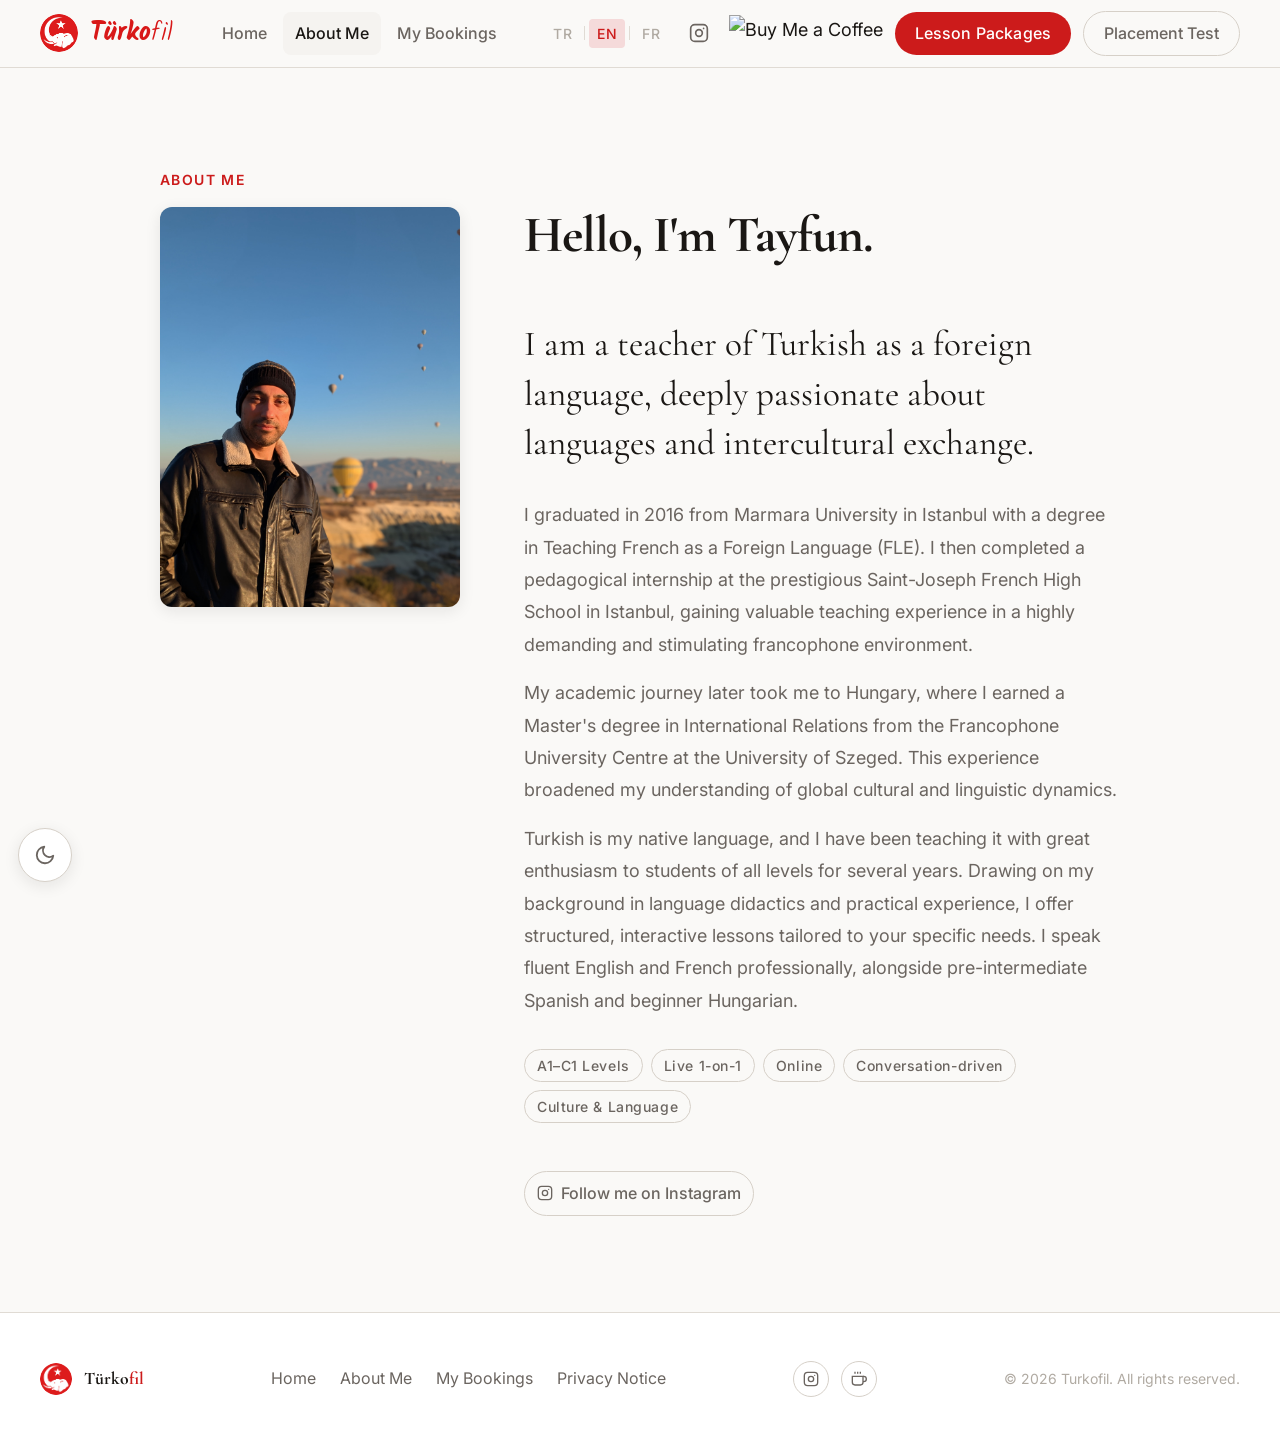
==== commit 12e641a2: "up" ====
--- a/bio.html
+++ b/bio.html
@@ -1,6 +1,8 @@
 <!DOCTYPE html>
 <html lang="en" data-theme="light">
 <head>
+  <script src="./assets/js/analytics.js"></script>
+  <script src="./assets/js/cookieconsent-loader.js"></script>
   <meta charset="UTF-8">
   <meta name="viewport" content="width=device-width, initial-scale=1.0">
   <title>About — Turkofil</title>
@@ -54,7 +56,7 @@
     </div>
   </section>
 </main>
-<script src="./assets/js/analytics.js"></script>
+
 <script src="./assets/js/components.js"></script>
 <script src="./assets/js/app.js"></script>
 <script>
--- a/assets/css/style.css
+++ b/assets/css/style.css
@@ -4,7 +4,8 @@
    Density: Spacious, editorial rhythm ===== */
 
 @import url('https://fonts.googleapis.com/css2?family=Cormorant+Garamond:ital,wght@0,400;0,600;0,700;1,400&family=Inter:wght@300;400;500;600&display=swap');
-
+@import url('https://fonts.googleapis.com/css2?family=Cormorant+Garamond:ital,wght@0,400;0,600;0,700;1,400&family=Inter:wght@300;400;500;600&family=Dancing+Script:wght@700&display=swap');
+@import url('https://fonts.googleapis.com/css2?family=Kalam:wght@300;400;700&display=swap');
 :root, [data-theme="light"] {
   --color-bg:             #faf9f7;
   --color-surface:        #ffffff;
@@ -105,7 +106,19 @@
   font-family: var(--font-display); font-size: 1.35rem; font-weight: 700;
   letter-spacing: -0.01em; color: var(--color-text);
 }
-.navbar-logo-name span { color: var(--color-primary); }
+.navbar-logo-name {
+  font-family: 'Kalam', cursive;
+  font-size: 1.6rem;
+  font-weight: 700;
+  letter-spacing: 0.01em;
+  color: #D81818;
+  line-height: 1;
+}
+
+.navbar-logo-name span {
+  color: var(--ink);
+  font-weight: 300;
+}
 .navbar-links { display: flex; align-items: center; gap: var(--space-1); }
 .navbar-links a {
   font-size: var(--text-sm); font-weight: 500; padding: var(--space-2) var(--space-3);
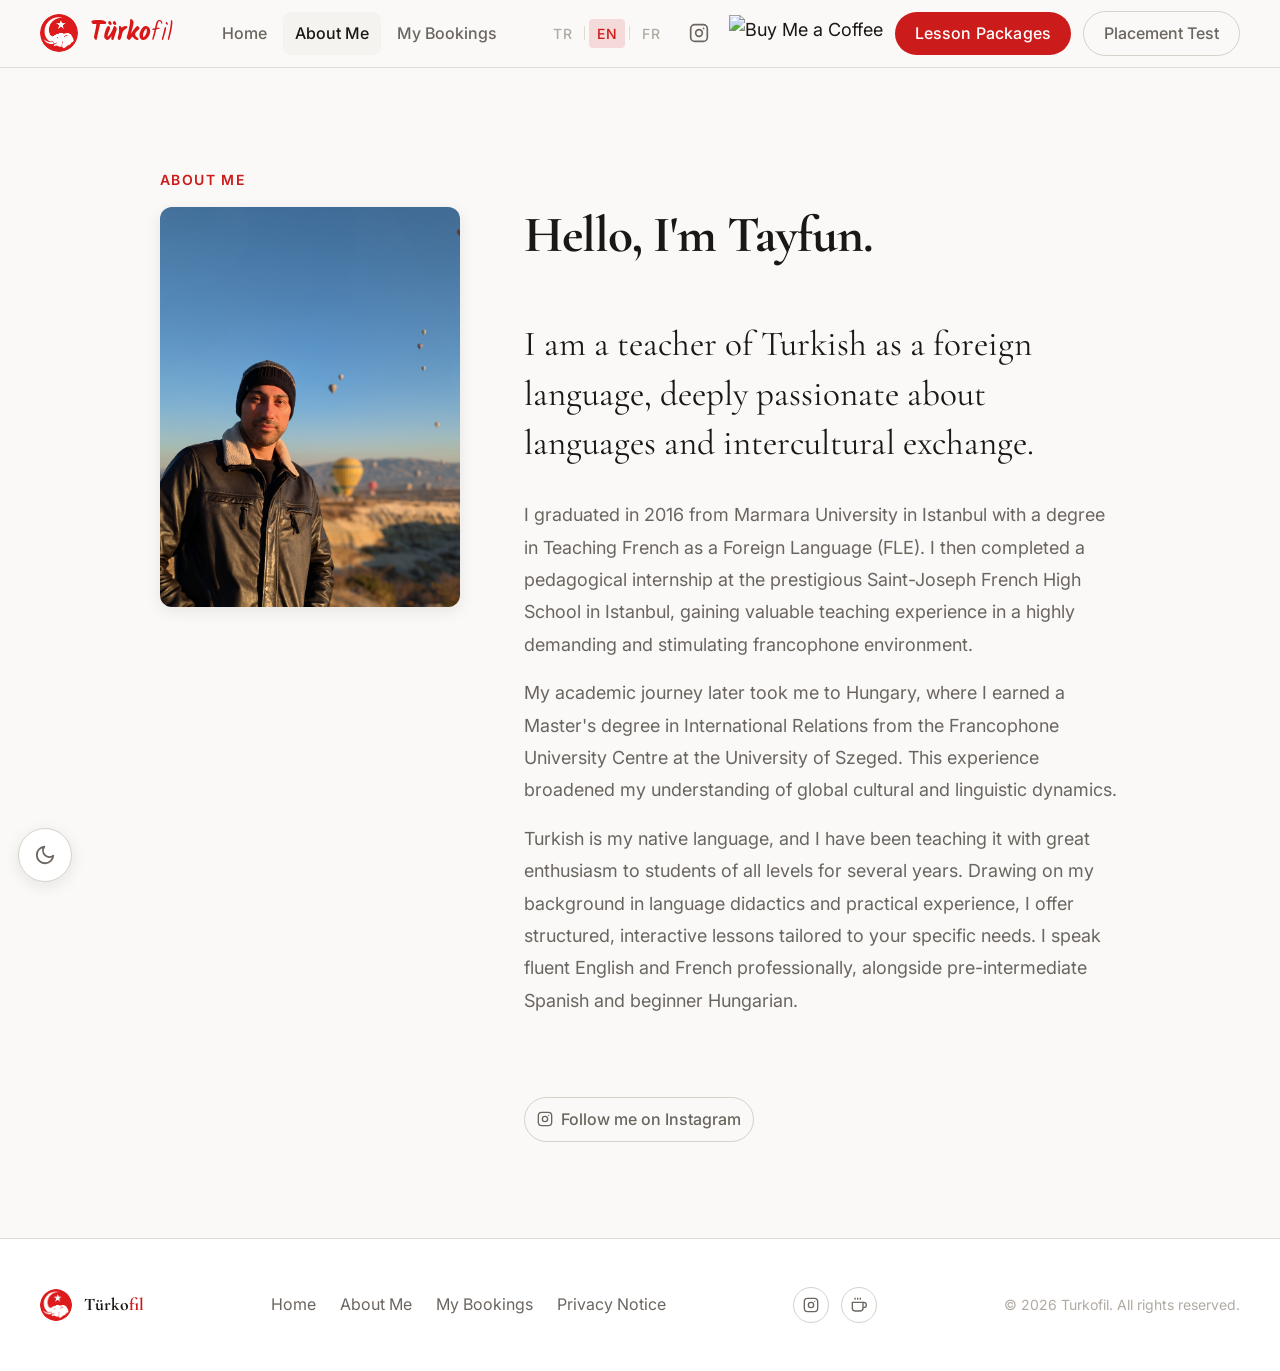
==== commit 67303d63: "a" ====
--- a/bio.html
+++ b/bio.html
@@ -58,6 +58,7 @@
 </main>
 
 <script src="./assets/js/components.js"></script>
+<script src="./assets/js/i18n/common.js"></script>
 <script src="./assets/js/app.js"></script>
 <script>
 document.addEventListener('DOMContentLoaded', () => {
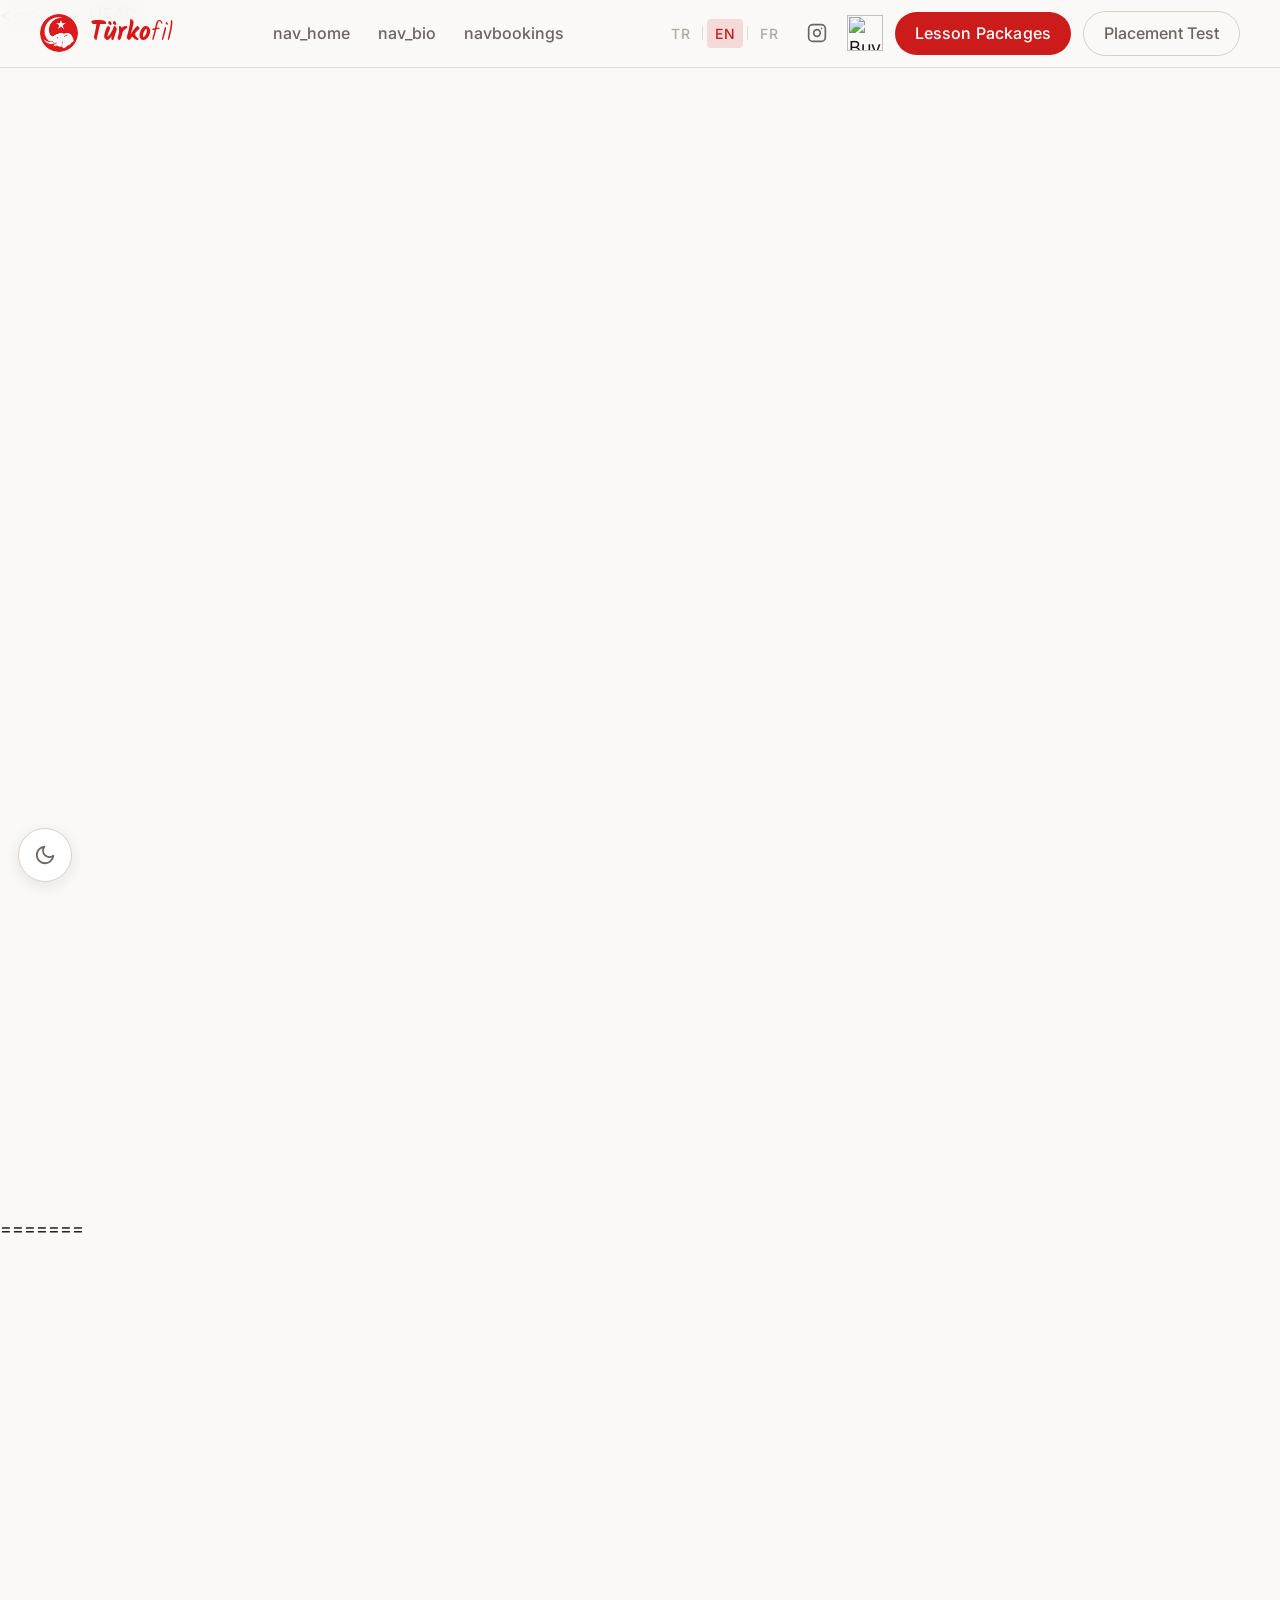
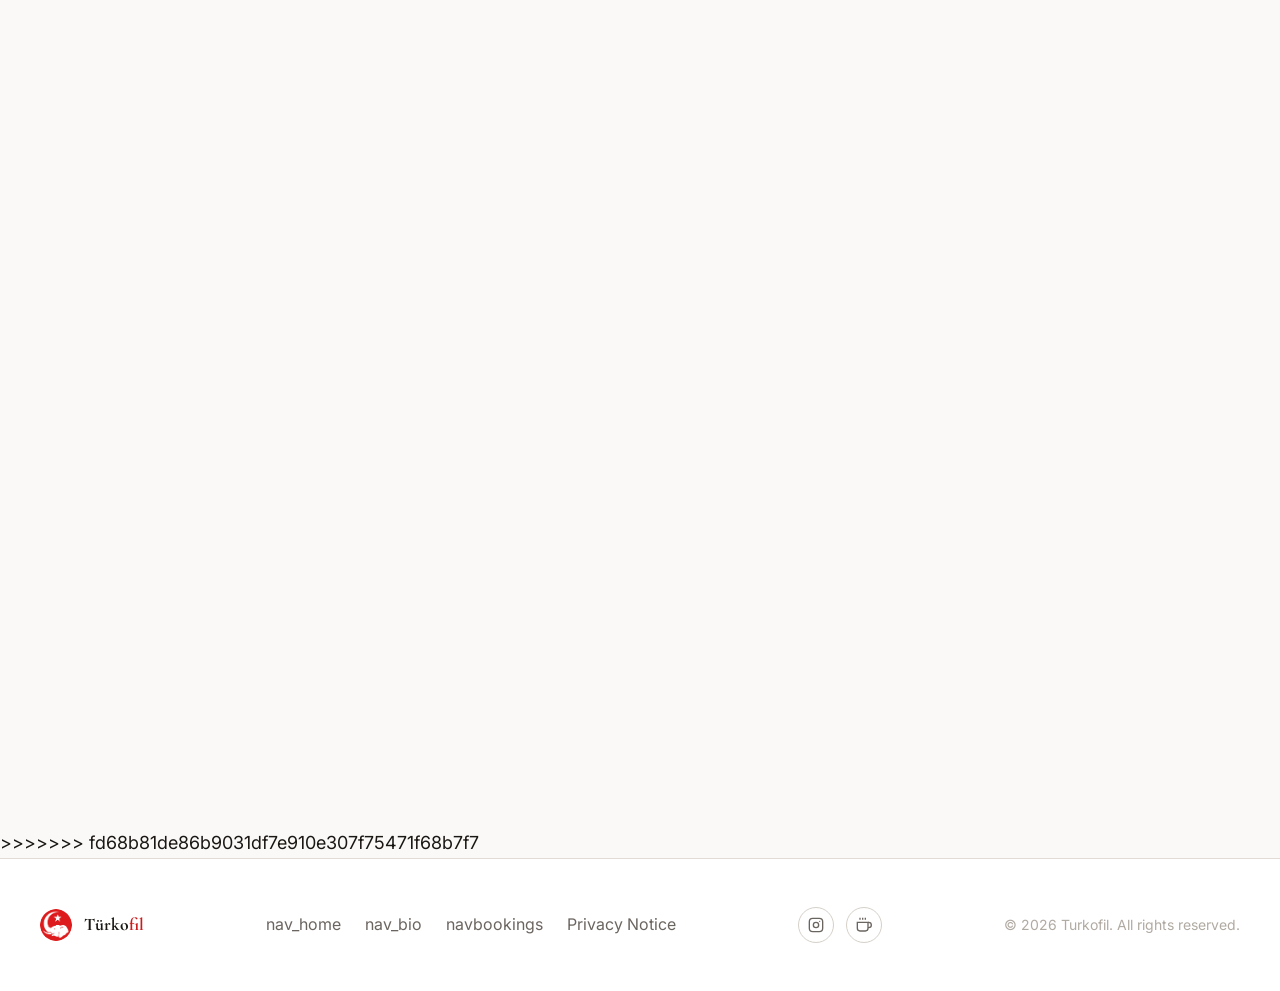
==== commit bfe914b0: "asd" ====
--- a/bio.html
+++ b/bio.html
@@ -1,3 +1,4 @@
+<<<<<<< HEAD
 <!DOCTYPE html>
 <html lang="en" data-theme="light">
 <head>
@@ -75,4 +76,82 @@
 });
 </script>
 </body>
+=======
+<!DOCTYPE html>
+<html lang="en" data-theme="light">
+<head>
+  <script src="./assets/js/analytics.js"></script>
+  <script src="./assets/js/cookieconsent-loader.js"></script>
+  <meta charset="UTF-8">
+  <meta name="viewport" content="width=device-width, initial-scale=1.0">
+  <title>About — Turkofil</title>
+  <meta name="description" content="Learn about Turkofil, your Turkish language tutor.">
+  <link rel="icon" href="./assets/img/logo.png" type="image/jpeg">
+  <link rel="stylesheet" href="./assets/css/style.css">
+</head>
+<body>
+
+<main class="page-wrapper">
+  <section class="section" aria-labelledby="bio-heading">
+    <div class="section-inner">
+      <span class="section-label reveal" data-i18n="bio_label">About Me</span>
+
+      <div class="bio-grid">
+
+        <!-- Photo -->
+        <div class="bio-photo-wrap reveal">
+          <img src="./assets/img/photo.jpg" alt="Turkofil portrait" width="300" height="400" loading="lazy">
+        </div>
+
+        <!-- Content -->
+        <div class="bio-content">
+          <h1 class="section-title reveal" id="bio-heading" data-i18n="bio_title">Hello, I'm Turkofil.</h1>
+
+          <p class="bio-intro reveal" data-i18n="bio_intro">
+            I love the Turkish language — and I want to share that love with you.
+          </p>
+
+          <div class="bio-body reveal">
+            <p data-i18n="bio_p1">I graduated in 2016 from Marmara University in Istanbul with a degree in Teaching French as a Foreign Language (FLE). I then completed a pedagogical internship at the prestigious Saint-Joseph French High School in Istanbul, gaining valuable teaching experience in a highly demanding and stimulating francophone environment.</p>
+            <p data-i18n="bio_p2">My academic journey later took me to Hungary, where I earned a Master's degree in International Relations from the Francophone University Centre at the University of Szeged. This experience broadened my understanding of global cultural and linguistic dynamics.</p>
+            <p data-i18n="bio_p3">Turkish is my native language, and I have been teaching it with great enthusiasm to students of all levels for several years. Drawing on my background in language didactics and practical experience, I offer structured, interactive lessons tailored to your specific needs. I speak fluent English and French professionally, alongside pre-intermediate Spanish and beginner Hungarian.</p>
+          </div>
+
+          <!-- Tags -->
+          <div class="bio-tags reveal" role="list" aria-label="Specializations">
+            <!-- Rendered by JS from bio_tags array -->
+          </div>
+
+          <!-- CTA -->
+          <div class="hero-actions reveal" style="margin-top:var(--space-4);">
+            <a href="https://www.instagram.com/turkishwithturkofil/" target="_blank" rel="noopener noreferrer" class="btn-outline social-link">
+              <svg width="16" height="16" viewBox="0 0 24 24" fill="none" stroke="currentColor" stroke-width="2" aria-hidden="true"><rect x="2" y="2" width="20" height="20" rx="5"/><circle cx="12" cy="12" r="4"/><circle cx="17.5" cy="6.5" r="1" fill="currentColor" stroke="none"/></svg>
+              <span data-i18n="hero_follow">Follow on Instagram</span>
+            </a>
+          </div>
+        </div>
+
+      </div>
+    </div>
+  </section>
+</main>
+
+<script src="./assets/js/components.js"></script>
+<script src="./assets/js/app.js"></script>
+<script>
+document.addEventListener('DOMContentLoaded', () => {
+  function renderTags() {
+    const container = document.querySelector('.bio-tags');
+    if (!container) return;
+    const lang = document.documentElement.lang;
+    const langKey = lang === 'tr' ? 'TR' : lang === 'fr' ? 'FR' : 'EN';
+    const tags = i18n[langKey]?.bio_tags || [];
+    container.innerHTML = tags.map(t => `<span class="bio-tag" role="listitem">${t}</span>`).join('');
+  }
+  renderTags();
+  document.querySelectorAll('.lang-btn').forEach(b => b.addEventListener('click', () => setTimeout(renderTags, 10)));
+});
+</script>
+</body>
+>>>>>>> fd68b81de86b9031df7e910e307f75471f68b7f7
 </html>
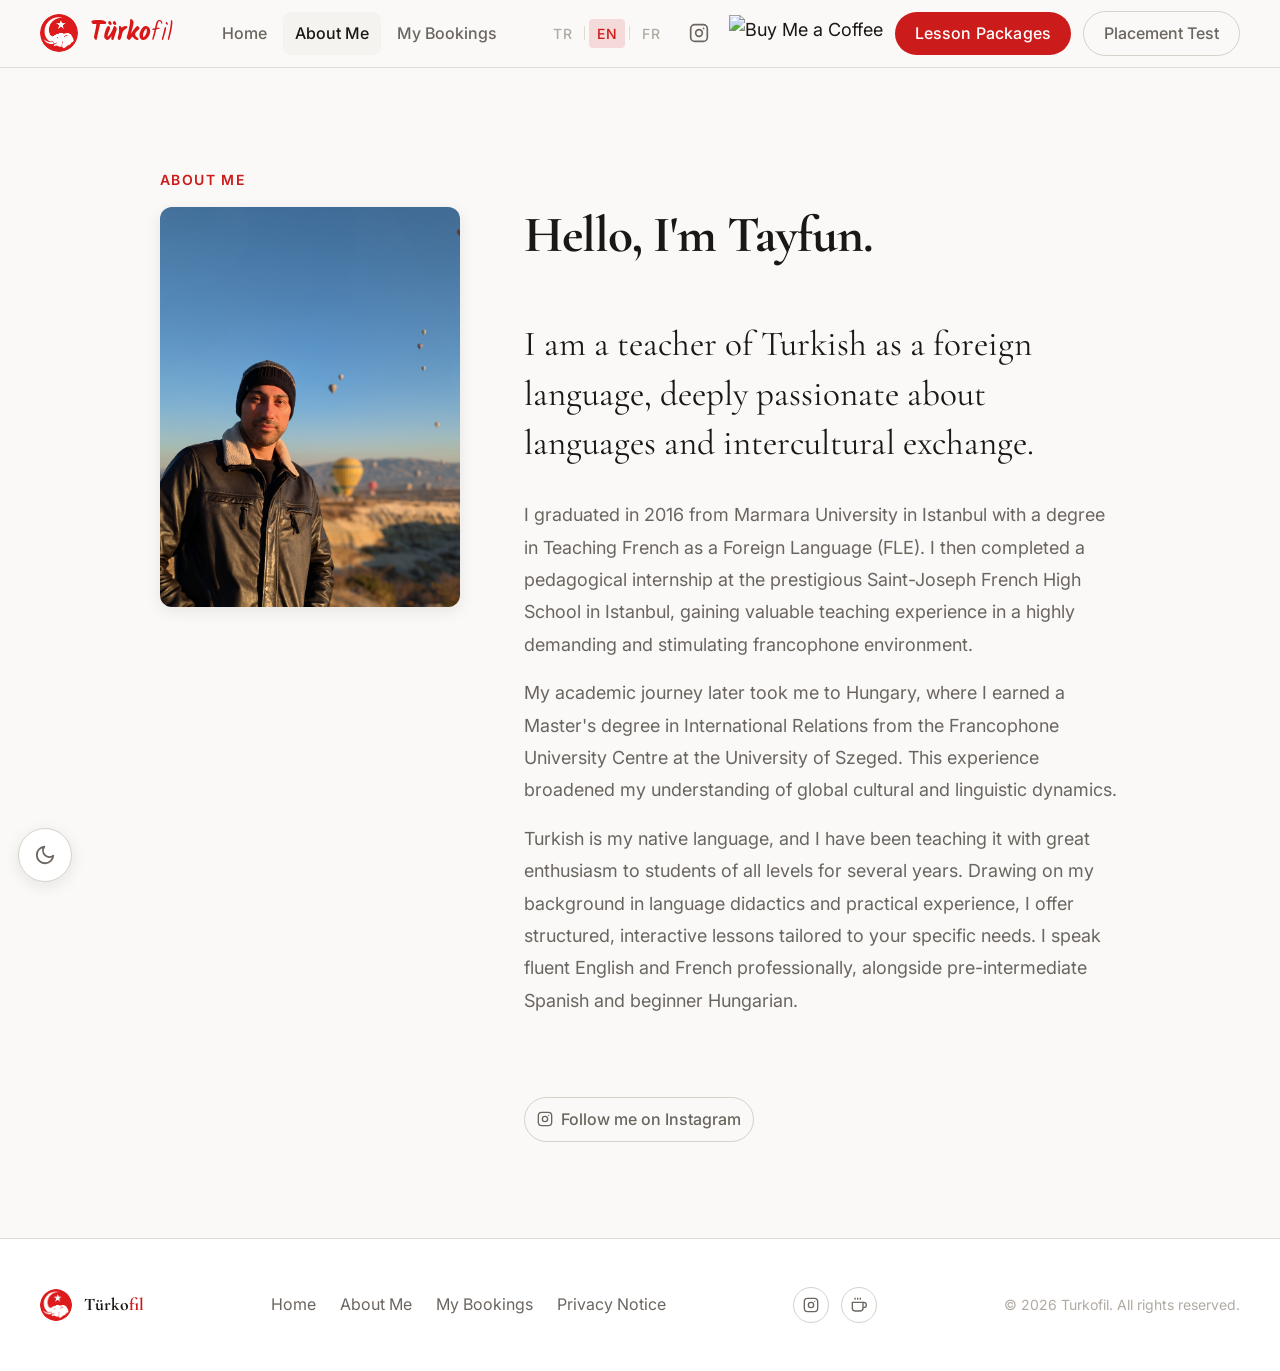
==== commit 7bf617f1: "aaa" ====
--- a/bio.html
+++ b/bio.html
@@ -1,4 +1,3 @@
-<<<<<<< HEAD
 <!DOCTYPE html>
 <html lang="en" data-theme="light">
 <head>
@@ -76,82 +75,4 @@
 });
 </script>
 </body>
-=======
-<!DOCTYPE html>
-<html lang="en" data-theme="light">
-<head>
-  <script src="./assets/js/analytics.js"></script>
-  <script src="./assets/js/cookieconsent-loader.js"></script>
-  <meta charset="UTF-8">
-  <meta name="viewport" content="width=device-width, initial-scale=1.0">
-  <title>About — Turkofil</title>
-  <meta name="description" content="Learn about Turkofil, your Turkish language tutor.">
-  <link rel="icon" href="./assets/img/logo.png" type="image/jpeg">
-  <link rel="stylesheet" href="./assets/css/style.css">
-</head>
-<body>
-
-<main class="page-wrapper">
-  <section class="section" aria-labelledby="bio-heading">
-    <div class="section-inner">
-      <span class="section-label reveal" data-i18n="bio_label">About Me</span>
-
-      <div class="bio-grid">
-
-        <!-- Photo -->
-        <div class="bio-photo-wrap reveal">
-          <img src="./assets/img/photo.jpg" alt="Turkofil portrait" width="300" height="400" loading="lazy">
-        </div>
-
-        <!-- Content -->
-        <div class="bio-content">
-          <h1 class="section-title reveal" id="bio-heading" data-i18n="bio_title">Hello, I'm Turkofil.</h1>
-
-          <p class="bio-intro reveal" data-i18n="bio_intro">
-            I love the Turkish language — and I want to share that love with you.
-          </p>
-
-          <div class="bio-body reveal">
-            <p data-i18n="bio_p1">I graduated in 2016 from Marmara University in Istanbul with a degree in Teaching French as a Foreign Language (FLE). I then completed a pedagogical internship at the prestigious Saint-Joseph French High School in Istanbul, gaining valuable teaching experience in a highly demanding and stimulating francophone environment.</p>
-            <p data-i18n="bio_p2">My academic journey later took me to Hungary, where I earned a Master's degree in International Relations from the Francophone University Centre at the University of Szeged. This experience broadened my understanding of global cultural and linguistic dynamics.</p>
-            <p data-i18n="bio_p3">Turkish is my native language, and I have been teaching it with great enthusiasm to students of all levels for several years. Drawing on my background in language didactics and practical experience, I offer structured, interactive lessons tailored to your specific needs. I speak fluent English and French professionally, alongside pre-intermediate Spanish and beginner Hungarian.</p>
-          </div>
-
-          <!-- Tags -->
-          <div class="bio-tags reveal" role="list" aria-label="Specializations">
-            <!-- Rendered by JS from bio_tags array -->
-          </div>
-
-          <!-- CTA -->
-          <div class="hero-actions reveal" style="margin-top:var(--space-4);">
-            <a href="https://www.instagram.com/turkishwithturkofil/" target="_blank" rel="noopener noreferrer" class="btn-outline social-link">
-              <svg width="16" height="16" viewBox="0 0 24 24" fill="none" stroke="currentColor" stroke-width="2" aria-hidden="true"><rect x="2" y="2" width="20" height="20" rx="5"/><circle cx="12" cy="12" r="4"/><circle cx="17.5" cy="6.5" r="1" fill="currentColor" stroke="none"/></svg>
-              <span data-i18n="hero_follow">Follow on Instagram</span>
-            </a>
-          </div>
-        </div>
-
-      </div>
-    </div>
-  </section>
-</main>
-
-<script src="./assets/js/components.js"></script>
-<script src="./assets/js/app.js"></script>
-<script>
-document.addEventListener('DOMContentLoaded', () => {
-  function renderTags() {
-    const container = document.querySelector('.bio-tags');
-    if (!container) return;
-    const lang = document.documentElement.lang;
-    const langKey = lang === 'tr' ? 'TR' : lang === 'fr' ? 'FR' : 'EN';
-    const tags = i18n[langKey]?.bio_tags || [];
-    container.innerHTML = tags.map(t => `<span class="bio-tag" role="listitem">${t}</span>`).join('');
-  }
-  renderTags();
-  document.querySelectorAll('.lang-btn').forEach(b => b.addEventListener('click', () => setTimeout(renderTags, 10)));
-});
-</script>
-</body>
->>>>>>> fd68b81de86b9031df7e910e307f75471f68b7f7
 </html>
